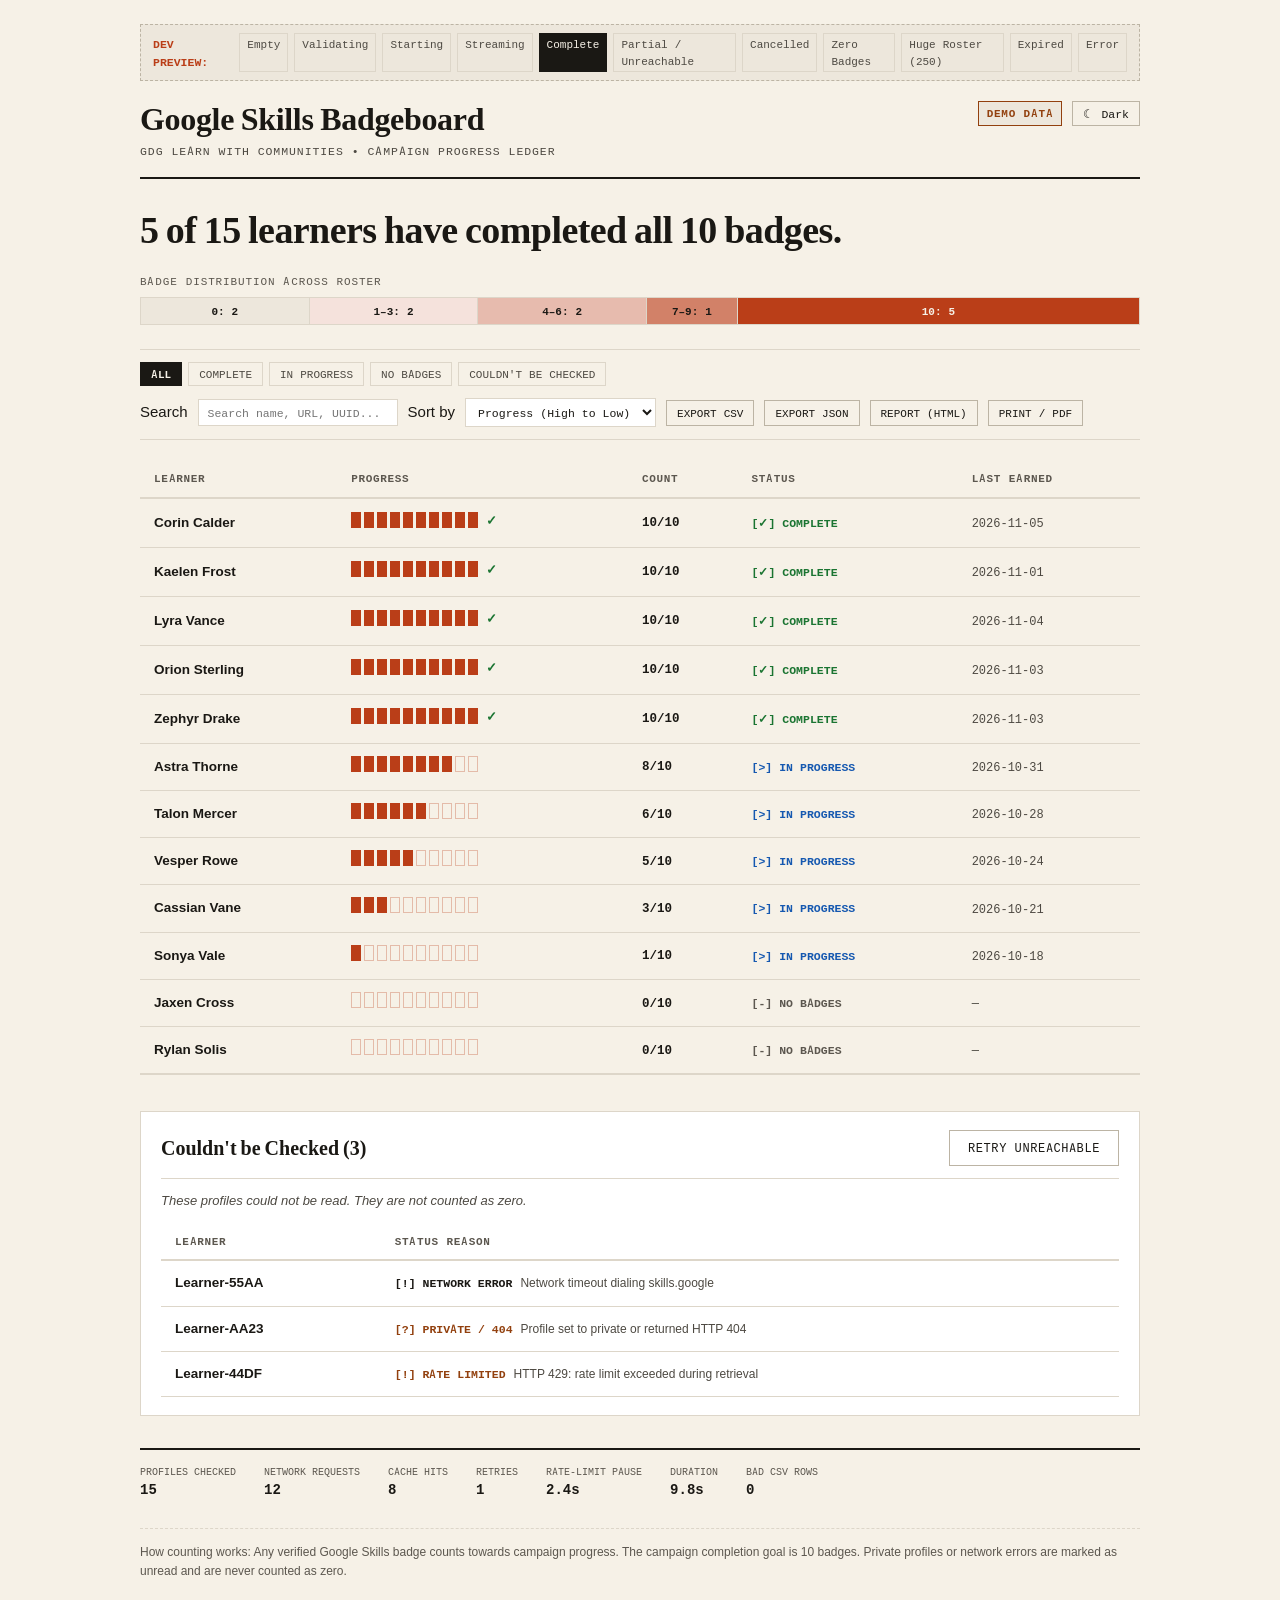
==== internal/web/assets/index.html @ c0d177ac "feat(web): phase W1 design prototype in DEMO mode with editorial ledger UI and quality review" ====
<!DOCTYPE html>
<html lang="en">
<head>
  <meta charset="utf-8">
  <meta name="viewport" content="width=device-width, initial-scale=1">
  <meta http-equiv="Content-Security-Policy" content="default-src 'self'; script-src 'self'; style-src 'self'; font-src 'self'; img-src 'self' data:; connect-src 'self'; object-src 'none'; frame-ancestors 'none'; base-uri 'self';">
  <title>Google Skills Badgeboard — Campaign Progress Ledger</title>
  <link rel="stylesheet" href="style.css">
</head>
<body>
  <a href="#mainContent" class="skip-link">Skip to main content</a>

  <div class="app-container">
    <!-- Dev State Switcher for prototype testing -->
    <aside class="dev-banner" aria-label="Developer Preview Controls">
      <span class="dev-label">Dev Preview:</span>
      <div class="dev-links">
        <a href="?state=empty" class="dev-btn" data-state="empty">Empty</a>
        <a href="?state=validating" class="dev-btn" data-state="validating">Validating</a>
        <a href="?state=starting" class="dev-btn" data-state="starting">Starting</a>
        <a href="?state=streaming" class="dev-btn" data-state="streaming">Streaming</a>
        <a href="?state=complete" class="dev-btn" data-state="complete">Complete</a>
        <a href="?state=partial" class="dev-btn" data-state="partial">Partial / Unreachable</a>
        <a href="?state=cancelled" class="dev-btn" data-state="cancelled">Cancelled</a>
        <a href="?state=zero" class="dev-btn" data-state="zero">Zero Badges</a>
        <a href="?state=huge" class="dev-btn" data-state="huge">Huge Roster (250)</a>
        <a href="?state=expired" class="dev-btn" data-state="expired">Expired</a>
        <a href="?state=error" class="dev-btn" data-state="error">Error</a>
      </div>
    </aside>

    <header class="app-header">
      <div class="header-row">
        <div class="brand">
          <h1>Google Skills Badgeboard</h1>
          <div class="subtitle">GDG Learn With Communities • Campaign Progress Ledger</div>
        </div>
        <div class="header-controls">
          <span id="modeTag" class="mode-tag mode-demo">Demo Data</span>
          <button type="button" id="themeToggleBtn" class="theme-toggle-btn" aria-label="Toggle visual theme">☾ Dark</button>
        </div>
      </div>
    </header>

    <main id="mainContent">
      <!-- Input Section (Empty / Idle State) -->
      <section id="inputSection" class="input-section" aria-label="Roster Submission Form">
        <h2 class="section-title">Evaluate Roster</h2>

        <nav class="tabs-nav" aria-label="Input Method Tabs" role="tablist">
          <button type="button" id="tabUpload" class="tab-btn active" role="tab" aria-selected="true" aria-controls="paneUpload">Upload CSV</button>
          <button type="button" id="tabPaste" class="tab-btn" role="tab" aria-selected="false" aria-controls="panePaste">Paste URLs</button>
          <button type="button" id="tabSheet" class="tab-btn" role="tab" aria-selected="false" aria-controls="paneSheet">Google Sheet Link</button>
        </nav>

        <!-- Tab 1: CSV Upload -->
        <div id="paneUpload" class="tab-pane active" role="tabpanel" aria-labelledby="tabUpload">
          <input type="file" id="fileInput" accept=".csv" style="display:none" aria-label="Upload CSV file">
          <div id="dropzone" class="dropzone" role="button" tabindex="0" aria-label="Drop CSV file here or click to choose">
            <div class="dropzone-label">Drop CSV roster file here, or click to browse</div>
            <div class="dropzone-hint">Requires column "Google Skills Profile URL". Single-column CSVs supported. Max 1 MB.</div>
            <div id="fileInfo" class="file-chosen-info"></div>
          </div>
        </div>

        <!-- Tab 2: Paste URLs -->
        <div id="panePaste" class="tab-pane" role="tabpanel" aria-labelledby="tabPaste">
          <label for="urlsTextarea" style="display:none">Profile URLs</label>
          <textarea id="urlsTextarea" class="urls-textarea" placeholder="Paste Google Skills public profile URLs here (one per line)...&#10;https://www.skills.google/public_profiles/11111111-2222-3333-4444-555555555555"></textarea>
        </div>

        <!-- Tab 3: Google Sheet Link -->
        <div id="paneSheet" class="tab-pane" role="tabpanel" aria-labelledby="tabSheet">
          <label for="sheetInput" style="display:none">Google Sheet Published CSV URL</label>
          <input type="url" id="sheetInput" class="sheet-input" placeholder="https://docs.google.com/spreadsheets/d/e/.../pub?output=csv">
          <div class="field-help">In Google Sheets: File → Share → Publish to web → Link → Select Sheet → Choose "Comma-separated values (.csv)" → Publish.</div>
        </div>

        <!-- Collapsible Run Settings -->
        <details class="settings-panel">
          <summary class="settings-toggle">Run Settings &amp; Privacy Options</summary>
          <div class="settings-grid">
            <div class="setting-item">
              <label for="settingGoal">Campaign Goal (Badges)</label>
              <input type="number" id="settingGoal" value="10" min="1" max="100">
            </div>
            <div class="setting-item">
              <label for="settingRps">Max Requests / Sec</label>
              <input type="number" id="settingRps" value="1.0" min="0.1" max="5.0" step="0.5">
            </div>
            <div class="setting-item">
              <label for="settingConcurrency">Worker Concurrency</label>
              <input type="number" id="settingConcurrency" value="2" min="1" max="8">
            </div>
            <div class="setting-item checkbox-item">
              <input type="checkbox" id="settingAnonymize">
              <label for="settingAnonymize">Hide names (Pseudonymize)</label>
            </div>
            <div class="setting-item checkbox-item">
              <input type="checkbox" id="settingIncludeBadges" checked>
              <label for="settingIncludeBadges">Include badge details</label>
            </div>
            <div class="setting-item checkbox-item">
              <input type="checkbox" id="settingBypassCache">
              <label for="settingBypassCache">Bypass disk cache</label>
            </div>
          </div>
        </details>

        <!-- Actions -->
        <div class="action-row">
          <button type="button" id="btnStart" class="btn-primary">Start Progress Check</button>
          <button type="button" id="btnDemo" class="btn-secondary">Try the Demo</button>
        </div>
      </section>

      <!-- Live Progress Strip (during streaming) -->
      <section id="progressStripContainer" aria-live="polite"></section>

      <!-- State message container (empty/error/expired/zero) -->
      <section id="stateMessageContainer" aria-live="assertive"></section>

      <!-- Results View -->
      <section id="resultsSection" style="display:none">
        <div id="summaryContainer" aria-live="polite"></div>
        <div id="distContainer"></div>

        <!-- Toolbar: Filters, Search, Sort, Exports -->
        <div id="toolbarSection" class="toolbar-section">
          <div class="filter-pills" role="radiogroup" aria-label="Status filter">
            <button type="button" class="pill-btn active" data-filter="all" role="radio" aria-checked="true">All</button>
            <button type="button" class="pill-btn" data-filter="complete" role="radio" aria-checked="false">Complete</button>
            <button type="button" class="pill-btn" data-filter="in_progress" role="radio" aria-checked="false">In progress</button>
            <button type="button" class="pill-btn" data-filter="no_badges" role="radio" aria-checked="false">No badges</button>
            <button type="button" class="pill-btn" data-filter="unreachable" role="radio" aria-checked="false">Couldn't be checked</button>
          </div>

          <div class="toolbar-controls">
            <label for="searchInput" style="display:none">Search</label>
            <input type="text" id="searchInput" class="search-input" placeholder="Search name, URL, UUID..." aria-label="Search participants">

            <label for="sortSelect" style="display:none">Sort by</label>
            <select id="sortSelect" class="sort-select" aria-label="Sort participants">
              <option value="progress-desc">Progress (High to Low)</option>
              <option value="progress-asc">Progress (Low to High)</option>
              <option value="name-asc">Name (A–Z)</option>
              <option value="date-desc">Recently Active</option>
            </select>

            <button type="button" id="btnExportCSV" class="btn-export">Export CSV</button>
            <button type="button" id="btnExportJSON" class="btn-export">Export JSON</button>
            <button type="button" id="btnExportReport" class="btn-export">Report (HTML)</button>
            <button type="button" id="btnPrint" class="btn-export">Print / PDF</button>
          </div>
        </div>

        <div id="tableContainer"></div>
        <div id="unreachableContainer"></div>
        <div id="reportStripContainer"></div>
      </section>
    </main>

    <footer>
      <p class="counting-footnote">
        How counting works: Any verified Google Skills badge counts towards campaign progress. The campaign completion goal is 10 badges. Private profiles or network errors are marked as unread and are never counted as zero.
      </p>
    </footer>
  </div>

  <script type="module" src="app.js"></script>
</body>
</html>
---- internal/web/assets/style.css ----
/* ==========================================================================
   Google Skills Badgeboard — "Editorial Ledger" Design System
   ========================================================================== */

@font-face {
  font-family: 'Fraunces';
  font-style: normal;
  font-weight: 400 700;
  font-display: swap;
  src: url('fonts/fraunces-latin.woff2') format('woff2');
}

@font-face {
  font-family: 'JetBrains Mono';
  font-style: normal;
  font-weight: 400 600;
  font-display: swap;
  src: url('fonts/jetbrains-mono-400.woff2') format('woff2');
}

:root {
  /* Paper-toned light palette */
  --bg: #F6F1E7;
  --bg-card: #FFFFFF;
  --bg-subtle: #EDE7DC;
  --bg-input: #FFFFFF;
  --ink: #1A1814;
  --ink-secondary: #4D4942;
  --ink-muted: #5C574F;
  --border: #DDD6C9;
  --border-strong: #BCB4A4;

  /* Accent: Deep Vermilion (high contrast WCAG AA) */
  --accent: #BA3E18;
  --accent-hover: #A13312;
  --accent-light: rgba(186, 62, 24, 0.08);

  /* Status marker colors */
  --status-complete: #1A7431;
  --status-progress: #1558B0;
  --status-warning: #92400E;
  --status-error: #B91C1C;

  /* Fonts */
  --font-serif: 'Fraunces', Georgia, serif;
  --font-mono: 'JetBrains Mono', Consolas, Menlo, monospace;
  --font-sans: -apple-system, BlinkMacSystemFont, 'Segoe UI', Roboto, Helvetica, Arial, sans-serif;
}

[data-theme="dark"] {
  /* Warm near-black dark palette */
  --bg: #14120F;
  --bg-card: #1C1915;
  --bg-subtle: #24201B;
  --bg-input: #1C1915;
  --ink: #EDE6D8;
  --ink-secondary: #BAAF9F;
  --ink-muted: #A89E90;
  --border: #2E2923;
  --border-strong: #453F36;

  /* Accent in dark mode */
  --accent: #F26C3A;
  --accent-hover: #FA7F52;
  --accent-light: rgba(242, 108, 58, 0.12);

  /* Status markers in dark mode */
  --status-complete: #47B865;
  --status-progress: #6BA5FF;
  --status-warning: #F59E0B;
  --status-error: #F87171;
}

/* Base reset & layout */
*, *::before, *::after {
  box-sizing: border-box;
  margin: 0;
  padding: 0;
}

html {
  font-size: 15px;
  background-color: var(--bg);
  color: var(--ink);
  -webkit-font-smoothing: antialiased;
  -moz-osx-font-smoothing: grayscale;
}

body {
  font-family: var(--font-sans);
  line-height: 1.5;
  background-color: var(--bg);
  color: var(--ink);
  min-height: 100vh;
}

/* Accessibility: Skip link */
.skip-link {
  position: absolute;
  top: -40px;
  left: 16px;
  background: var(--accent);
  color: #FFFFFF;
  padding: 8px 16px;
  z-index: 100;
  font-family: var(--font-mono);
  font-size: 13px;
  text-decoration: none;
  border-radius: 0 0 4px 4px;
}
.skip-link:focus {
  top: 0;
}

/* Accessibility: Focus visible */
:focus-visible {
  outline: 2px solid var(--accent);
  outline-offset: 2px;
}

/* Container */
.app-container {
  max-width: 1040px;
  margin: 0 auto;
  padding: 24px 20px 60px;
}

/* Header */
.app-header {
  border-bottom: 2px solid var(--ink);
  padding-bottom: 18px;
  margin-bottom: 24px;
}
.header-row {
  display: flex;
  justify-content: space-between;
  align-items: flex-start;
  gap: 16px;
}
.brand h1 {
  font-family: var(--font-serif);
  font-size: 32px;
  font-weight: 700;
  line-height: 1.15;
  letter-spacing: -0.01em;
  color: var(--ink);
}
.brand .subtitle {
  font-family: var(--font-mono);
  font-size: 11.5px;
  text-transform: uppercase;
  letter-spacing: 0.08em;
  color: var(--ink-secondary);
  margin-top: 4px;
}
.header-controls {
  display: flex;
  align-items: center;
  gap: 10px;
  flex-shrink: 0;
}
.mode-tag {
  font-family: var(--font-mono);
  font-size: 11px;
  font-weight: 600;
  text-transform: uppercase;
  letter-spacing: 0.06em;
  padding: 3px 8px;
  border: 1px solid var(--border-strong);
  background: var(--bg-subtle);
  color: var(--ink-secondary);
}
.mode-tag.mode-demo {
  border-color: var(--status-warning);
  color: var(--status-warning);
}
.mode-tag.mode-live {
  border-color: var(--status-complete);
  color: var(--status-complete);
}

.theme-toggle-btn {
  background: transparent;
  border: 1px solid var(--border-strong);
  color: var(--ink);
  font-family: var(--font-mono);
  font-size: 11.5px;
  padding: 4px 10px;
  cursor: pointer;
  display: inline-flex;
  align-items: center;
  gap: 6px;
}
.theme-toggle-btn:hover {
  background: var(--bg-subtle);
}

/* Dev State Switcher (Prototype testing) */
.dev-banner {
  background: var(--bg-subtle);
  border: 1px dashed var(--border-strong);
  padding: 8px 12px;
  margin-bottom: 20px;
  display: flex;
  align-items: center;
  gap: 10px;
  font-family: var(--font-mono);
  font-size: 11.5px;
  overflow-x: auto;
}
.dev-label {
  font-weight: 600;
  color: var(--accent);
  text-transform: uppercase;
}
.dev-links {
  display: flex;
  gap: 6px;
}
.dev-btn {
  background: transparent;
  border: 1px solid var(--border);
  color: var(--ink-secondary);
  padding: 2px 7px;
  cursor: pointer;
  font-family: var(--font-mono);
  font-size: 11px;
  text-decoration: none;
}
.dev-btn:hover, .dev-btn.active {
  background: var(--ink);
  color: var(--bg);
  border-color: var(--ink);
}

/* Input Section */
.input-section {
  border: 1px solid var(--border);
  background: var(--bg-card);
  padding: 20px;
  margin-bottom: 28px;
}
.section-title {
  font-family: var(--font-mono);
  font-size: 12px;
  text-transform: uppercase;
  letter-spacing: 0.08em;
  color: var(--ink-muted);
  margin-bottom: 14px;
}
.tabs-nav {
  display: flex;
  border-bottom: 1px solid var(--border);
  margin-bottom: 16px;
  gap: 4px;
}
.tab-btn {
  background: transparent;
  border: none;
  border-bottom: 2px solid transparent;
  color: var(--ink-secondary);
  font-family: var(--font-mono);
  font-size: 12px;
  text-transform: uppercase;
  letter-spacing: 0.05em;
  padding: 8px 14px;
  cursor: pointer;
}
.tab-btn:hover {
  color: var(--ink);
}
.tab-btn.active {
  color: var(--accent);
  border-bottom-color: var(--accent);
  font-weight: 600;
}
.tab-pane {
  display: none;
  padding: 4px 0 16px;
}
.tab-pane.active {
  display: block;
}

/* Upload Dropzone */
.dropzone {
  border: 2px dashed var(--border-strong);
  padding: 28px 20px;
  text-align: center;
  cursor: pointer;
  background: var(--bg-subtle);
  transition: border-color 0.15s ease;
}
.dropzone.drag-over {
  border-color: var(--accent);
  background: var(--accent-light);
}
.dropzone-label {
  font-size: 13.5px;
  color: var(--ink);
  font-weight: 500;
}
.dropzone-hint {
  font-family: var(--font-mono);
  font-size: 11px;
  color: var(--ink-muted);
  margin-top: 4px;
}
.file-chosen-info {
  margin-top: 10px;
  font-family: var(--font-mono);
  font-size: 12px;
  color: var(--accent);
  font-weight: 600;
}

/* Textarea input */
.urls-textarea {
  width: 100%;
  height: 120px;
  background: var(--bg-input);
  color: var(--ink);
  border: 1px solid var(--border);
  padding: 10px 12px;
  font-family: var(--font-mono);
  font-size: 12px;
  line-height: 1.5;
  resize: vertical;
}

/* Sheet link input */
.sheet-input {
  width: 100%;
  background: var(--bg-input);
  color: var(--ink);
  border: 1px solid var(--border);
  padding: 10px 12px;
  font-family: var(--font-mono);
  font-size: 12.5px;
}
.field-help {
  font-family: var(--font-mono);
  font-size: 11px;
  color: var(--ink-muted);
  margin-top: 6px;
}

/* Settings collapsible ledger panel */
.settings-panel {
  border-top: 1px solid var(--border);
  margin-top: 14px;
  padding-top: 12px;
}
.settings-toggle {
  font-family: var(--font-mono);
  font-size: 11.5px;
  text-transform: uppercase;
  letter-spacing: 0.05em;
  color: var(--ink-secondary);
  cursor: pointer;
  user-select: none;
}
.settings-grid {
  display: grid;
  grid-template-columns: repeat(auto-fit, minmax(180px, 1fr));
  gap: 14px 18px;
  margin-top: 14px;
  padding: 12px;
  background: var(--bg-subtle);
  border: 1px solid var(--border);
}
.setting-item label {
  display: block;
  font-family: var(--font-mono);
  font-size: 11px;
  text-transform: uppercase;
  color: var(--ink-muted);
  margin-bottom: 4px;
}
.setting-item input[type="number"] {
  width: 100%;
  background: var(--bg-input);
  color: var(--ink);
  border: 1px solid var(--border);
  padding: 6px 8px;
  font-family: var(--font-mono);
  font-size: 12px;
}
.checkbox-item {
  display: flex;
  align-items: center;
  gap: 8px;
}
.checkbox-item input[type="checkbox"] {
  accent-color: var(--accent);
  width: 15px;
  height: 15px;
}
.checkbox-item label {
  margin-bottom: 0;
  cursor: pointer;
  text-transform: none;
  font-size: 12px;
  color: var(--ink);
}

/* Action buttons */
.action-row {
  display: flex;
  align-items: center;
  gap: 12px;
  margin-top: 18px;
}
.btn-primary {
  background: var(--accent);
  color: #FFFFFF;
  border: 1px solid var(--accent);
  padding: 9px 20px;
  font-family: var(--font-mono);
  font-size: 12px;
  font-weight: 600;
  text-transform: uppercase;
  letter-spacing: 0.06em;
  cursor: pointer;
}
.btn-primary:hover {
  background: var(--accent-hover);
}
.btn-secondary {
  background: transparent;
  color: var(--ink);
  border: 1px solid var(--border-strong);
  padding: 9px 18px;
  font-family: var(--font-mono);
  font-size: 12px;
  text-transform: uppercase;
  letter-spacing: 0.05em;
  cursor: pointer;
}
.btn-secondary:hover {
  background: var(--bg-subtle);
}
.btn-danger {
  background: transparent;
  color: var(--status-error);
  border: 1px solid var(--status-error);
  padding: 7px 14px;
  font-family: var(--font-mono);
  font-size: 11.5px;
  text-transform: uppercase;
  cursor: pointer;
}
.btn-danger:hover {
  background: var(--status-error);
  color: #FFFFFF;
}

/* Live Progress Strip */
.progress-strip {
  background: var(--bg-card);
  border: 1px solid var(--border);
  padding: 14px 18px;
  margin-bottom: 24px;
}
.strip-header {
  display: flex;
  justify-content: space-between;
  align-items: center;
  margin-bottom: 8px;
}
.strip-status {
  font-family: var(--font-mono);
  font-size: 12px;
  font-weight: 600;
  text-transform: uppercase;
  letter-spacing: 0.05em;
  color: var(--accent);
}
.strip-metrics {
  display: flex;
  gap: 16px;
  font-family: var(--font-mono);
  font-size: 11.5px;
  color: var(--ink-secondary);
}
.overall-progress-bar {
  height: 6px;
  background: var(--border);
  position: relative;
  overflow: hidden;
  margin: 10px 0;
}
.overall-progress-fill {
  height: 100%;
  background: var(--accent);
  width: 0%;
  transition: width 0.2s ease;
}

/* Summary Sentence */
.summary-sentence-box {
  margin: 28px 0 20px;
}
.summary-sentence {
  font-family: var(--font-serif);
  font-size: 38px;
  font-weight: 700;
  line-height: 1.2;
  letter-spacing: -0.015em;
  color: var(--ink);
}

/* Distribution Bar */
.distribution-section {
  margin-bottom: 24px;
}
.dist-title {
  font-family: var(--font-mono);
  font-size: 11px;
  text-transform: uppercase;
  letter-spacing: 0.08em;
  color: var(--ink-muted);
  margin-bottom: 8px;
}
.dist-bar-track {
  display: flex;
  height: 28px;
  border: 1px solid var(--border);
  background: var(--bg-card);
}
.dist-bucket {
  display: flex;
  align-items: center;
  justify-content: center;
  font-family: var(--font-mono);
  font-size: 11px;
  font-weight: 600;
  border-right: 1px solid var(--border);
  padding: 0 6px;
  white-space: nowrap;
  overflow: hidden;
  text-overflow: ellipsis;
}
.dist-bucket:last-child {
  border-right: none;
}
.dist-bucket-0 { background: var(--bg-subtle); color: var(--ink); }
.dist-bucket-1-3 { background: rgba(186, 62, 24, 0.15); color: var(--ink); }
.dist-bucket-4-6 { background: rgba(186, 62, 24, 0.35); color: var(--ink); }
.dist-bucket-7-9 { background: rgba(186, 62, 24, 0.65); color: var(--ink); font-weight: 700; }
.dist-bucket-10 { background: var(--accent); color: var(--bg); font-weight: 700; }

.dist-legend {
  display: flex;
  gap: 16px;
  margin-top: 6px;
  font-family: var(--font-mono);
  font-size: 11px;
  color: var(--ink-secondary);
}
.legend-item {
  display: flex;
  align-items: center;
  gap: 5px;
}
.legend-swatch {
  width: 10px;
  height: 10px;
  border: 1px solid var(--border);
}

/* Toolbar & Filters */
.toolbar-section {
  display: flex;
  flex-wrap: wrap;
  justify-content: space-between;
  align-items: center;
  gap: 12px;
  border-top: 1px solid var(--border);
  border-bottom: 1px solid var(--border);
  padding: 12px 0;
  margin-bottom: 20px;
}
.filter-pills {
  display: flex;
  gap: 6px;
  flex-wrap: wrap;
}
.pill-btn {
  background: transparent;
  border: 1px solid var(--border);
  color: var(--ink-secondary);
  font-family: var(--font-mono);
  font-size: 11px;
  text-transform: uppercase;
  padding: 4px 10px;
  cursor: pointer;
}
.pill-btn:hover {
  background: var(--bg-subtle);
  color: var(--ink);
}
.pill-btn.active {
  background: var(--ink);
  color: var(--bg);
  border-color: var(--ink);
  font-weight: 600;
}
.toolbar-controls {
  display: flex;
  align-items: center;
  gap: 10px;
}
.search-input {
  background: var(--bg-input);
  color: var(--ink);
  border: 1px solid var(--border);
  padding: 5px 9px;
  font-family: var(--font-mono);
  font-size: 11.5px;
  width: 200px;
}
.sort-select {
  background: var(--bg-input);
  color: var(--ink);
  border: 1px solid var(--border);
  padding: 5px 8px;
  font-family: var(--font-mono);
  font-size: 11.5px;
}
.btn-export {
  background: transparent;
  border: 1px solid var(--border-strong);
  color: var(--ink);
  font-family: var(--font-mono);
  font-size: 11px;
  text-transform: uppercase;
  padding: 5px 10px;
  cursor: pointer;
}
.btn-export:hover {
  background: var(--bg-subtle);
}

/* Roster Table */
.roster-table-container {
  overflow-x: auto;
  border-bottom: 1px solid var(--border);
}
.roster-table {
  width: 100%;
  border-collapse: collapse;
  font-size: 13.5px;
  text-align: left;
}
.roster-table th {
  font-family: var(--font-mono);
  font-size: 11px;
  font-weight: 600;
  text-transform: uppercase;
  letter-spacing: 0.06em;
  color: var(--ink-muted);
  border-bottom: 2px solid var(--border);
  padding: 10px 14px;
}
.roster-table td {
  border-bottom: 1px solid var(--border);
  padding: 12px 14px;
  vertical-align: middle;
}
.roster-row {
  cursor: pointer;
  transition: background-color 0.1s ease;
}
.roster-row:hover {
  background-color: var(--bg-subtle);
}
.learner-name {
  font-weight: 600;
  color: var(--ink);
}

/* 10-Segment Progress Bar (Signature Element) */
.seg-bar-container {
  display: inline-flex;
  align-items: center;
  gap: 8px;
}
.seg-bar-10 {
  display: inline-flex;
  gap: 3px;
  vertical-align: middle;
}
.seg-block {
  display: inline-block;
  width: 10px;
  height: 16px;
  border: 1px solid var(--accent);
  background: transparent;
}
.seg-block.filled {
  background: var(--accent);
}
.seg-block.empty {
  opacity: 0.3;
}
.seg-check {
  color: var(--status-complete);
  font-weight: 700;
  font-size: 13px;
}

/* Status markers: symbol + word */
.status-pill {
  display: inline-flex;
  align-items: center;
  gap: 4px;
  font-family: var(--font-mono);
  font-size: 11.5px;
  font-weight: 600;
  text-transform: uppercase;
}
.status-pill.status-complete { color: var(--status-complete); }
.status-pill.status-in_progress { color: var(--status-progress); }
.status-pill.status-no_badges { color: var(--ink-muted); }
.status-pill.status-private_or_not_found { color: var(--status-warning); }
.status-pill.status-unreachable { color: var(--status-error); }
.status-pill.status-rate_limited { color: var(--status-warning); }

.date-cell {
  font-family: var(--font-mono);
  font-size: 12px;
  color: var(--ink-secondary);
}
.count-cell {
  font-family: var(--font-mono);
  font-size: 12.5px;
  font-weight: 600;
  color: var(--ink);
}

/* Expandable detail row */
.detail-row {
  background: var(--bg-subtle);
  display: none;
}
.detail-row.open {
  display: table-row;
}
.detail-content {
  padding: 14px 20px;
}
.badge-list {
  list-style: none;
  display: grid;
  grid-template-columns: repeat(auto-fill, minmax(280px, 1fr));
  gap: 8px;
}
.badge-item {
  font-size: 12.5px;
  border-left: 2px solid var(--accent);
  padding-left: 8px;
}
.badge-item .badge-title {
  color: var(--ink);
  font-weight: 500;
}
.badge-item .badge-date {
  font-family: var(--font-mono);
  font-size: 11px;
  color: var(--ink-muted);
}

/* Couldn't be checked section */
.unreachable-section {
  margin-top: 36px;
  border: 1px solid var(--border);
  background: var(--bg-card);
  padding: 18px 20px;
}
.unreachable-header {
  display: flex;
  justify-content: space-between;
  align-items: center;
  border-bottom: 1px solid var(--border);
  padding-bottom: 12px;
  margin-bottom: 12px;
}
.unreachable-title {
  font-family: var(--font-serif);
  font-size: 20px;
  font-weight: 700;
  color: var(--ink);
}
.unreachable-notice {
  font-size: 13px;
  font-style: italic;
  color: var(--ink-secondary);
  margin-bottom: 12px;
}

/* Run report strip */
.report-strip {
  margin-top: 32px;
  border-top: 2px solid var(--ink);
  padding-top: 14px;
  display: flex;
  flex-wrap: wrap;
  gap: 18px 28px;
  font-family: var(--font-mono);
  font-size: 11.5px;
  color: var(--ink-secondary);
}
.report-metric {
  display: flex;
  flex-direction: column;
}
.report-metric-lbl {
  font-size: 10px;
  text-transform: uppercase;
  color: var(--ink-muted);
}
.report-metric-val {
  font-size: 14px;
  font-weight: 600;
  color: var(--ink);
}

/* Footnote */
.counting-footnote {
  margin-top: 28px;
  padding-top: 14px;
  border-top: 1px dashed var(--border);
  font-size: 12px;
  line-height: 1.6;
  color: var(--ink-muted);
}

/* Empty / Error state cards */
.state-message-box {
  border: 1px solid var(--border);
  background: var(--bg-card);
  padding: 36px 24px;
  text-align: center;
  margin: 24px 0;
}
.state-message-title {
  font-family: var(--font-serif);
  font-size: 24px;
  font-weight: 700;
  color: var(--ink);
  margin-bottom: 8px;
}
.state-message-text {
  font-size: 13.5px;
  color: var(--ink-secondary);
  max-width: 500px;
  margin: 0 auto;
}

/* ==========================================================================
   Responsive & Mobile styles (<=640px)
   ========================================================================== */
@media (max-width: 640px) {
  .app-container {
    padding: 16px 12px 40px;
  }
  .summary-sentence {
    font-size: 26px;
  }
  .header-row {
    flex-direction: column;
    align-items: flex-start;
  }
  .toolbar-section {
    flex-direction: column;
    align-items: stretch;
  }
  .toolbar-controls {
    flex-direction: column;
    align-items: stretch;
  }
  .search-input {
    width: 100%;
  }

  /* Table collapses to stacked ledger cards */
  .roster-table thead {
    display: none;
  }
  .roster-table, .roster-table tbody, .roster-row, .roster-table td {
    display: block;
    width: 100%;
  }
  .roster-row {
    border: 1px solid var(--border);
    margin-bottom: 10px;
    background: var(--bg-card);
    padding: 10px 12px;
  }
  .roster-table td {
    border-bottom: none;
    padding: 4px 0;
    display: flex;
    justify-content: space-between;
    align-items: center;
  }
  .roster-table td::before {
    content: attr(data-label);
    font-family: var(--font-mono);
    font-size: 11px;
    text-transform: uppercase;
    color: var(--ink-muted);
    font-weight: 600;
  }
  .roster-table td.col-learner::before {
    display: none;
  }
  .learner-name {
    font-size: 15px;
    margin-bottom: 4px;
  }
}

/* ==========================================================================
   Print Stylesheet
   ========================================================================== */
@media print {
  body {
    background: #FFFFFF !important;
    color: #000000 !important;
  }
  .dev-banner, .input-section, .toolbar-section, .btn-primary, .btn-secondary, .btn-danger, .btn-export, .theme-toggle-btn {
    display: none !important;
  }
  .app-container {
    max-width: 100% !important;
    padding: 0 !important;
  }
  .seg-block.filled {
    background: #000000 !important;
    border-color: #000000 !important;
  }
  .seg-block.empty {
    border-color: #666666 !important;
  }
  .summary-sentence {
    color: #000000 !important;
  }
}
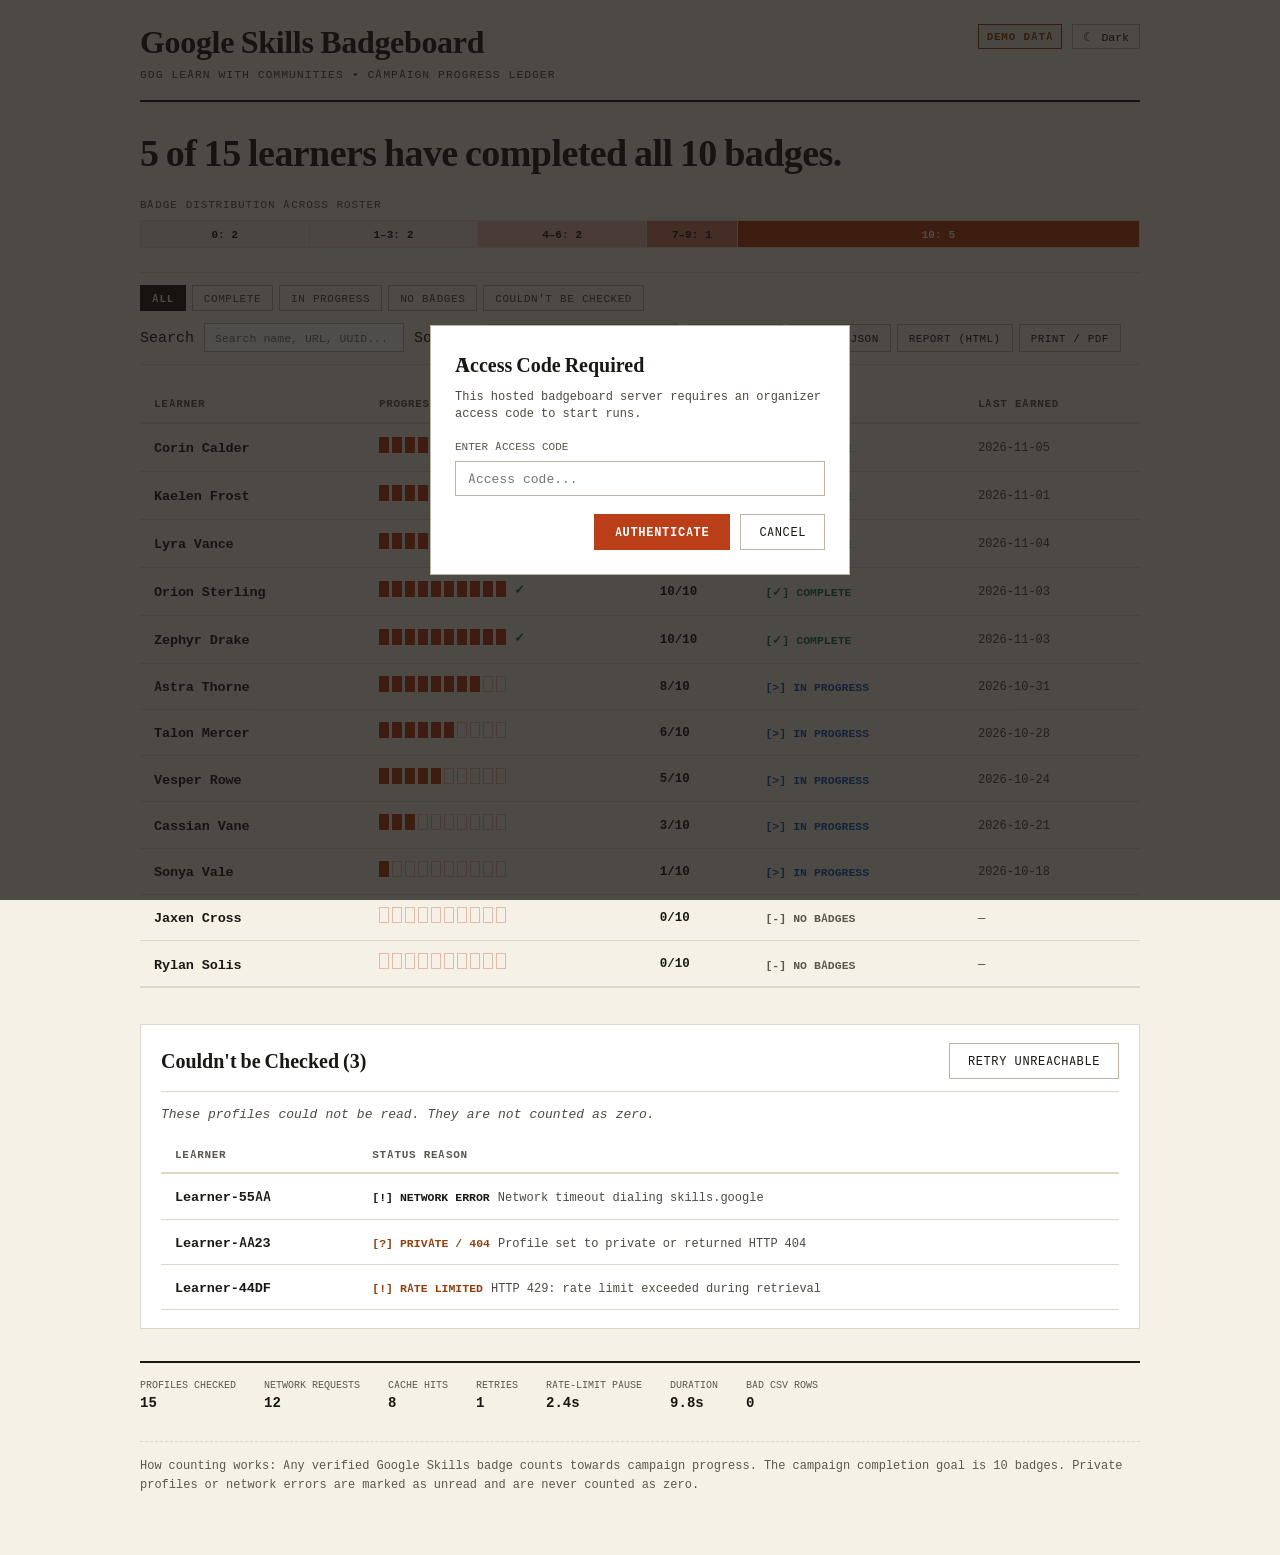
==== commit e47e6f39: "feat(web): complete fix pass for mobile overflow, hosted hardening, dev banner isolation, and single" ====
--- a/internal/web/assets/index.html
+++ b/internal/web/assets/index.html
@@ -55,11 +55,11 @@
 
         <!-- Tab 1: CSV Upload -->
         <div id="paneUpload" class="tab-pane active" role="tabpanel" aria-labelledby="tabUpload">
-          <input type="file" id="fileInput" accept=".csv" style="display:none" aria-label="Upload CSV file">
-          <div id="dropzone" class="dropzone" role="button" tabindex="0" aria-label="Drop CSV file here or click to choose">
-            <div class="dropzone-label">Drop CSV roster file here, or click to browse</div>
+          <input type="file" id="fileInput" accept=".csv" class="sr-only" aria-label="Upload CSV file">
+          <div id="dropzone" class="dropzone" role="button" tabindex="0" aria-label="Drop CSV roster file here or press Enter to browse">
+            <div class="dropzone-label">Drop CSV roster file here, or click / press Enter to browse</div>
             <div class="dropzone-hint">Requires column "Google Skills Profile URL". Single-column CSVs supported. Max 1 MB.</div>
-            <div id="fileInfo" class="file-chosen-info"></div>
+            <div id="fileInfo" class="file-chosen-info" style="display: none;" aria-live="polite"></div>
           </div>
         </div>
 
@@ -147,10 +147,12 @@
               <option value="date-desc">Recently Active</option>
             </select>
 
-            <button type="button" id="btnExportCSV" class="btn-export">Export CSV</button>
-            <button type="button" id="btnExportJSON" class="btn-export">Export JSON</button>
-            <button type="button" id="btnExportReport" class="btn-export">Report (HTML)</button>
-            <button type="button" id="btnPrint" class="btn-export">Print / PDF</button>
+            <div class="export-btn-group">
+              <button type="button" id="btnExportCSV" class="btn-export">Export CSV</button>
+              <button type="button" id="btnExportJSON" class="btn-export">Export JSON</button>
+              <button type="button" id="btnExportReport" class="btn-export">Report (HTML)</button>
+              <button type="button" id="btnPrint" class="btn-export">Print / PDF</button>
+            </div>
           </div>
         </div>
 
@@ -158,6 +160,23 @@
         <div id="unreachableContainer"></div>
         <div id="reportStripContainer"></div>
       </section>
+
+      <!-- Access Code Modal Dialog (for Hosted Mode) -->
+      <div id="accessCodeModal" class="modal-backdrop" style="display:none" role="dialog" aria-modal="true" aria-labelledby="accessCodeTitle">
+        <div class="modal-box">
+          <h3 id="accessCodeTitle" class="modal-title">Access Code Required</h3>
+          <p class="modal-text">This hosted badgeboard server requires an organizer access code to start runs.</p>
+          <div class="modal-field">
+            <label for="accessCodeInput" class="modal-label">Enter Access Code</label>
+            <input type="password" id="accessCodeInput" class="access-code-input" autocomplete="off" placeholder="Access code...">
+            <div id="accessCodeError" class="modal-error" style="display:none"></div>
+          </div>
+          <div class="modal-actions">
+            <button type="button" id="btnSubmitAccessCode" class="btn-primary">Authenticate</button>
+            <button type="button" id="btnCancelAccessCode" class="btn-secondary">Cancel</button>
+          </div>
+        </div>
+      </div>
     </main>
 
     <footer>
@@ -170,3 +189,4 @@
   <script type="module" src="app.js"></script>
 </body>
 </html>
+
--- a/internal/web/assets/style.css
+++ b/internal/web/assets/style.css
@@ -84,14 +84,33 @@
   color: var(--ink);
   -webkit-font-smoothing: antialiased;
   -moz-osx-font-smoothing: grayscale;
+  width: 100%;
+  max-width: 100%;
+  overflow-x: hidden;
 }
 
 body {
-  font-family: var(--font-sans);
+  font-family: var(--font-mono);
   line-height: 1.5;
   background-color: var(--bg);
   color: var(--ink);
   min-height: 100vh;
+  width: 100%;
+  max-width: 100%;
+  overflow-x: hidden;
+}
+
+/* Accessibility: Visually hidden utility */
+.sr-only {
+  position: absolute !important;
+  width: 1px !important;
+  height: 1px !important;
+  padding: 0 !important;
+  margin: -1px !important;
+  overflow: hidden !important;
+  clip: rect(0, 0, 0, 0) !important;
+  white-space: nowrap !important;
+  border: 0 !important;
 }
 
 /* Accessibility: Skip link */
@@ -195,18 +214,23 @@
   background: var(--bg-subtle);
 }
 
-/* Dev State Switcher (Prototype testing) */
+/* Dev State Switcher (Prototype testing) - Hidden unless ?dev=1 */
 .dev-banner {
+  display: none !important;
   background: var(--bg-subtle);
   border: 1px dashed var(--border-strong);
   padding: 8px 12px;
   margin-bottom: 20px;
-  display: flex;
   align-items: center;
   gap: 10px;
   font-family: var(--font-mono);
   font-size: 11.5px;
   overflow-x: auto;
+  max-width: 100%;
+  box-sizing: border-box;
+}
+.dev-banner.dev-active {
+  display: flex !important;
 }
 .dev-label {
   font-weight: 600;
@@ -284,34 +308,52 @@
 
 /* Upload Dropzone */
 .dropzone {
-  border: 2px dashed var(--border-strong);
-  padding: 28px 20px;
+  border: 1px dashed var(--border-strong);
+  padding: 30px 18px;
   text-align: center;
   cursor: pointer;
   background: var(--bg-subtle);
-  transition: border-color 0.15s ease;
+  transition: border-color 0.15s ease, background-color 0.15s ease;
+  outline: none;
+  border-radius: 0;
+}
+.dropzone:hover {
+  background: var(--bg-card);
+  border-color: var(--ink);
+}
+.dropzone:focus-visible {
+  outline: 2px solid var(--accent);
+  outline-offset: 2px;
+  border-color: var(--accent);
 }
 .dropzone.drag-over {
   border-color: var(--accent);
   background: var(--accent-light);
 }
 .dropzone-label {
-  font-size: 13.5px;
-  color: var(--ink);
-  font-weight: 500;
+  font-family: var(--font-mono);
+  font-size: 13px;
+  color: var(--ink);
+  font-weight: 600;
+  letter-spacing: -0.01em;
 }
 .dropzone-hint {
   font-family: var(--font-mono);
   font-size: 11px;
   color: var(--ink-muted);
-  margin-top: 4px;
+  margin-top: 5px;
 }
 .file-chosen-info {
-  margin-top: 10px;
-  font-family: var(--font-mono);
-  font-size: 12px;
+  margin-top: 12px;
+  padding: 6px 12px;
+  background: var(--accent-light);
+  border: 1px solid var(--accent);
+  font-family: var(--font-mono);
+  font-size: 11.5px;
   color: var(--accent);
   font-weight: 600;
+  display: inline-block;
+  word-break: break-all;
 }
 
 /* Textarea input */
@@ -588,13 +630,17 @@
 }
 .pill-btn {
   background: transparent;
-  border: 1px solid var(--border);
+  border: 1px solid var(--border-strong);
   color: var(--ink-secondary);
   font-family: var(--font-mono);
   font-size: 11px;
   text-transform: uppercase;
-  padding: 4px 10px;
+  letter-spacing: 0.05em;
+  padding: 5px 11px;
   cursor: pointer;
+  border-radius: 0;
+  transition: background-color 0.15s ease, color 0.15s ease;
+  outline: none;
 }
 .pill-btn:hover {
   background: var(--bg-subtle);
@@ -606,28 +652,62 @@
   border-color: var(--ink);
   font-weight: 600;
 }
+.pill-btn:focus-visible {
+  outline: 2px solid var(--accent);
+  outline-offset: 2px;
+}
+
 .toolbar-controls {
   display: flex;
   align-items: center;
   gap: 10px;
+}
+.export-btn-group {
+  display: flex;
+  align-items: center;
+  gap: 6px;
 }
 .search-input {
   background: var(--bg-input);
   color: var(--ink);
-  border: 1px solid var(--border);
-  padding: 5px 9px;
+  border: 1px solid var(--border-strong);
+  padding: 6px 10px;
   font-family: var(--font-mono);
   font-size: 11.5px;
   width: 200px;
-}
+  border-radius: 0;
+  -webkit-appearance: none;
+  appearance: none;
+  outline: none;
+}
+.search-input:focus-visible {
+  border-color: var(--accent);
+  outline: 2px solid var(--accent);
+  outline-offset: 1px;
+}
+
 .sort-select {
   background: var(--bg-input);
   color: var(--ink);
-  border: 1px solid var(--border);
-  padding: 5px 8px;
+  border: 1px solid var(--border-strong);
+  padding: 6px 26px 6px 10px;
   font-family: var(--font-mono);
   font-size: 11.5px;
-}
+  border-radius: 0;
+  -webkit-appearance: none;
+  appearance: none;
+  cursor: pointer;
+  outline: none;
+  background-image: url("data:image/svg+xml,%3Csvg xmlns='http://www.w3.org/2000/svg' width='8' height='5' viewBox='0 0 8 5'%3E%3Cpath fill='%23666' d='M0 0l4 5 4-5z'/%3E%3C/svg%3E");
+  background-repeat: no-repeat;
+  background-position: right 8px center;
+}
+.sort-select:focus-visible {
+  border-color: var(--accent);
+  outline: 2px solid var(--accent);
+  outline-offset: 1px;
+}
+
 .btn-export {
   background: transparent;
   border: 1px solid var(--border-strong);
@@ -635,11 +715,18 @@
   font-family: var(--font-mono);
   font-size: 11px;
   text-transform: uppercase;
-  padding: 5px 10px;
+  letter-spacing: 0.04em;
+  padding: 6px 11px;
   cursor: pointer;
+  border-radius: 0;
+  outline: none;
 }
 .btn-export:hover {
   background: var(--bg-subtle);
+}
+.btn-export:focus-visible {
+  outline: 2px solid var(--accent);
+  outline-offset: 2px;
 }
 
 /* Roster Table */
@@ -676,8 +763,11 @@
   background-color: var(--bg-subtle);
 }
 .learner-name {
-  font-weight: 600;
-  color: var(--ink);
+  font-family: var(--font-mono);
+  font-size: 13.5px;
+  font-weight: 600;
+  color: var(--ink);
+  letter-spacing: -0.01em;
 }
 
 /* 10-Segment Progress Bar (Signature Element) */
@@ -852,63 +942,266 @@
   margin-bottom: 8px;
 }
 .state-message-text {
-  font-size: 13.5px;
+  font-family: var(--font-mono);
+  font-size: 13px;
   color: var(--ink-secondary);
   max-width: 500px;
   margin: 0 auto;
+  line-height: 1.5;
+}
+
+/* Modal Dialog for Access Code (Hosted Hardening) */
+.modal-backdrop {
+  position: fixed;
+  top: 0;
+  left: 0;
+  width: 100vw;
+  height: 100vh;
+  background: rgba(20, 18, 15, 0.75);
+  display: flex;
+  align-items: center;
+  justify-content: center;
+  z-index: 1000;
+  padding: 16px;
+  box-sizing: border-box;
+}
+.modal-box {
+  background: var(--bg-card);
+  border: 1px solid var(--border-strong);
+  padding: 24px;
+  max-width: 420px;
+  width: 100%;
+  box-sizing: border-box;
+}
+.modal-title {
+  font-family: var(--font-serif);
+  font-size: 20px;
+  font-weight: 700;
+  color: var(--ink);
+  margin-bottom: 8px;
+}
+.modal-text {
+  font-family: var(--font-mono);
+  font-size: 12px;
+  color: var(--ink-secondary);
+  margin-bottom: 16px;
+  line-height: 1.4;
+}
+.modal-field {
+  margin-bottom: 18px;
+}
+.modal-label {
+  display: block;
+  font-family: var(--font-mono);
+  font-size: 11px;
+  text-transform: uppercase;
+  color: var(--ink-muted);
+  margin-bottom: 6px;
+}
+.access-code-input {
+  width: 100%;
+  background: var(--bg-input);
+  color: var(--ink);
+  border: 1px solid var(--border-strong);
+  padding: 8px 12px;
+  font-family: var(--font-mono);
+  font-size: 13px;
+  box-sizing: border-box;
+  outline: none;
+}
+.access-code-input:focus-visible {
+  border-color: var(--accent);
+  outline: 2px solid var(--accent);
+}
+.modal-error {
+  margin-top: 6px;
+  font-family: var(--font-mono);
+  font-size: 11px;
+  color: var(--status-error);
+  font-weight: 600;
+}
+.modal-actions {
+  display: flex;
+  justify-content: flex-end;
+  gap: 10px;
 }
 
 /* ==========================================================================
-   Responsive & Mobile styles (<=640px)
+   Responsive & Mobile styles (<=768px, <=640px, down to 320px)
    ========================================================================== */
+@media (max-width: 768px) {
+  .app-container {
+    padding: 16px 12px 40px;
+    width: 100%;
+    max-width: 100%;
+    box-sizing: border-box;
+    overflow-x: hidden;
+  }
+  .summary-sentence {
+    font-size: clamp(20px, 4.5vw, 30px);
+    word-break: break-word;
+    overflow-wrap: break-word;
+  }
+  .brand h1 {
+    font-size: clamp(22px, 5vw, 28px);
+    word-break: break-word;
+    overflow-wrap: break-word;
+  }
+  .distribution-section {
+    overflow-x: auto;
+    max-width: 100%;
+    -webkit-overflow-scrolling: touch;
+  }
+}
+
 @media (max-width: 640px) {
   .app-container {
-    padding: 16px 12px 40px;
-  }
-  .summary-sentence {
-    font-size: 26px;
+    padding: 12px 8px 36px;
+    width: 100%;
+    max-width: 100vw;
+    box-sizing: border-box;
+    overflow-x: hidden;
+  }
+  .brand h1 {
+    font-size: clamp(20px, 5.5vw, 26px);
+    line-height: 1.2;
+    word-break: break-word;
+    overflow-wrap: break-word;
+  }
+  .brand .subtitle {
+    font-size: 10.5px;
+    white-space: normal;
+    word-break: break-word;
+    overflow-wrap: break-word;
   }
   .header-row {
     flex-direction: column;
     align-items: flex-start;
-  }
+    gap: 12px;
+  }
+  .header-controls {
+    width: 100%;
+    justify-content: space-between;
+  }
+  .summary-sentence-box {
+    margin: 20px 0 16px;
+  }
+  .summary-sentence {
+    font-size: clamp(18px, 4.8vw, 24px);
+    line-height: 1.25;
+    word-break: break-word;
+    overflow-wrap: break-word;
+  }
+  .summary-comparison {
+    display: block;
+    margin-left: 0 !important;
+    margin-top: 4px;
+    font-size: 0.65em;
+  }
+
+  /* Distribution bar */
+  .distribution-section {
+    width: 100%;
+    max-width: 100%;
+    overflow-x: auto;
+    -webkit-overflow-scrolling: touch;
+    margin-bottom: 20px;
+  }
+  .dist-bar-track {
+    width: 100%;
+    min-width: 0;
+    box-sizing: border-box;
+    height: 26px;
+  }
+  .dist-bucket {
+    min-width: 0;
+    flex: 1 1 0;
+    font-size: 10px;
+    padding: 0 2px;
+    overflow: hidden;
+    text-overflow: ellipsis;
+    white-space: nowrap;
+  }
+
+  /* Toolbar & Filter pills */
   .toolbar-section {
     flex-direction: column;
     align-items: stretch;
+    gap: 10px;
+    padding: 10px 0;
+  }
+  .filter-pills {
+    width: 100%;
+    display: flex;
+    flex-wrap: wrap;
+    gap: 5px;
+  }
+  .pill-btn {
+    font-size: 10px;
+    padding: 4px 8px;
+    flex-shrink: 0;
   }
   .toolbar-controls {
-    flex-direction: column;
-    align-items: stretch;
+    display: grid;
+    grid-template-columns: 1fr 1fr;
+    gap: 8px;
+    width: 100%;
   }
   .search-input {
+    grid-column: 1 / -1;
     width: 100%;
   }
-
-  /* Table collapses to stacked ledger cards */
+  .sort-select {
+    grid-column: 1 / -1;
+    width: 100%;
+  }
+  .export-btn-group {
+    grid-column: 1 / -1;
+    display: grid;
+    grid-template-columns: 1fr 1fr;
+    gap: 6px;
+    width: 100%;
+  }
+  .btn-export {
+    width: 100%;
+    text-align: center;
+    padding: 6px 4px;
+    font-size: 10px;
+  }
+
+  /* Roster Table to Stacked Cards */
   .roster-table thead {
     display: none;
   }
   .roster-table, .roster-table tbody, .roster-row, .roster-table td {
     display: block;
     width: 100%;
+    box-sizing: border-box;
   }
   .roster-row {
     border: 1px solid var(--border);
     margin-bottom: 10px;
     background: var(--bg-card);
     padding: 10px 12px;
+    box-sizing: border-box;
   }
   .roster-table td {
-    border-bottom: none;
-    padding: 4px 0;
+    border-bottom: 1px dotted var(--border);
+    padding: 6px 0;
     display: flex;
     justify-content: space-between;
     align-items: center;
+    flex-wrap: wrap;
+    gap: 4px;
+    box-sizing: border-box;
+  }
+  .roster-table td:last-child {
+    border-bottom: none;
   }
   .roster-table td::before {
     content: attr(data-label);
     font-family: var(--font-mono);
-    font-size: 11px;
+    font-size: 10px;
     text-transform: uppercase;
     color: var(--ink-muted);
     font-weight: 600;
@@ -917,8 +1210,46 @@
     display: none;
   }
   .learner-name {
-    font-size: 15px;
-    margin-bottom: 4px;
+    font-size: 13.5px;
+    font-family: var(--font-mono);
+    font-weight: 600;
+    margin-bottom: 2px;
+    word-break: break-word;
+  }
+  .seg-bar-container {
+    display: inline-flex;
+    align-items: center;
+    gap: 4px;
+  }
+  .seg-block {
+    width: 8px;
+    height: 14px;
+  }
+  .seg-check {
+    font-size: 12px;
+  }
+  .count-cell, .date-cell, .status-pill {
+    font-size: 11px;
+  }
+
+  /* Unreachable section on mobile */
+  .unreachable-section {
+    padding: 14px 12px;
+    margin-top: 24px;
+  }
+  .unreachable-header {
+    flex-direction: column;
+    align-items: flex-start;
+    gap: 8px;
+  }
+  .unreachable-title {
+    font-size: 17px;
+  }
+
+  /* Report strip on mobile */
+  .report-strip {
+    gap: 12px 18px;
+    font-size: 10.5px;
   }
 }
 
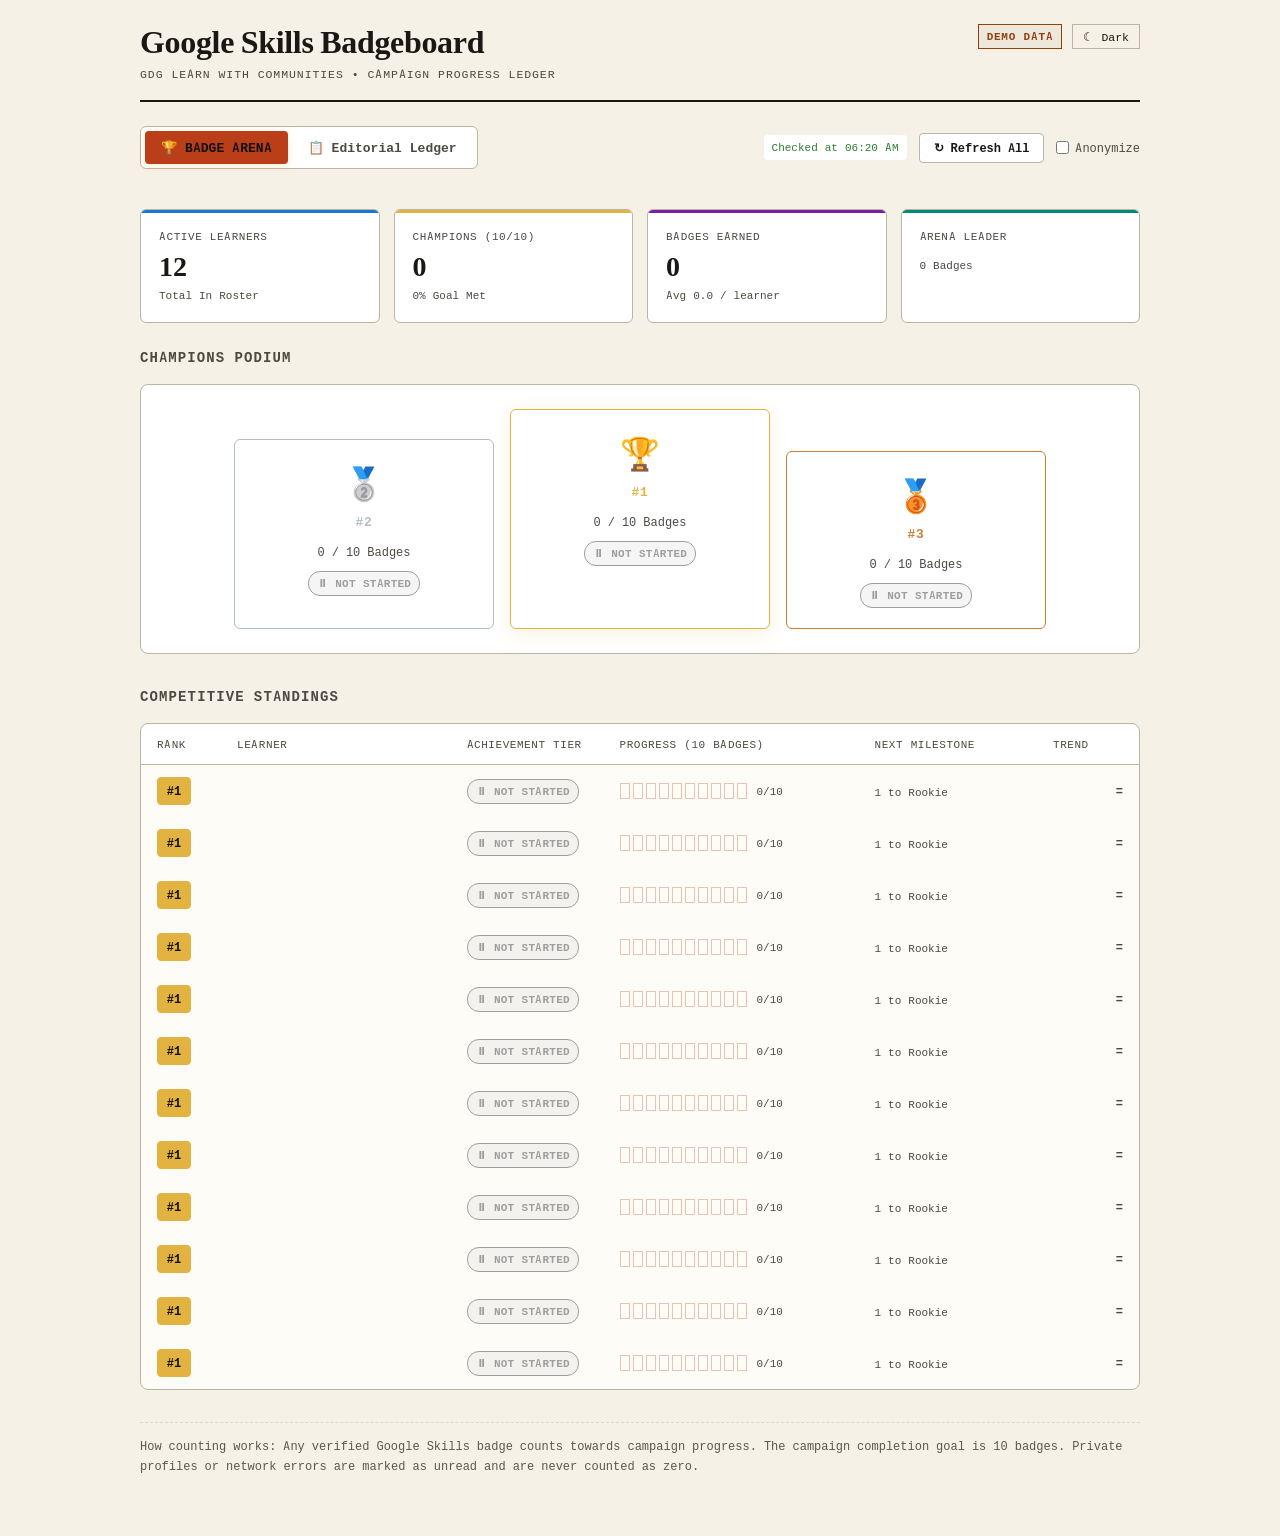
==== commit b7d9e59d: "feat(web): implement BADGE ARENA gamified leaderboard, fix CSP access code modal, and add live refre" ====
--- a/internal/web/assets/index.html
+++ b/internal/web/assets/index.html
@@ -59,19 +59,19 @@
           <div id="dropzone" class="dropzone" role="button" tabindex="0" aria-label="Drop CSV roster file here or press Enter to browse">
             <div class="dropzone-label">Drop CSV roster file here, or click / press Enter to browse</div>
             <div class="dropzone-hint">Requires column "Google Skills Profile URL". Single-column CSVs supported. Max 1 MB.</div>
-            <div id="fileInfo" class="file-chosen-info" style="display: none;" aria-live="polite"></div>
+            <div id="fileInfo" class="file-chosen-info hidden" aria-live="polite"></div>
           </div>
         </div>
 
         <!-- Tab 2: Paste URLs -->
         <div id="panePaste" class="tab-pane" role="tabpanel" aria-labelledby="tabPaste">
-          <label for="urlsTextarea" style="display:none">Profile URLs</label>
+          <label for="urlsTextarea" class="sr-only">Profile URLs</label>
           <textarea id="urlsTextarea" class="urls-textarea" placeholder="Paste Google Skills public profile URLs here (one per line)...&#10;https://www.skills.google/public_profiles/11111111-2222-3333-4444-555555555555"></textarea>
         </div>
 
         <!-- Tab 3: Google Sheet Link -->
         <div id="paneSheet" class="tab-pane" role="tabpanel" aria-labelledby="tabSheet">
-          <label for="sheetInput" style="display:none">Google Sheet Published CSV URL</label>
+          <label for="sheetInput" class="sr-only">Google Sheet Published CSV URL</label>
           <input type="url" id="sheetInput" class="sheet-input" placeholder="https://docs.google.com/spreadsheets/d/e/.../pub?output=csv">
           <div class="field-help">In Google Sheets: File → Share → Publish to web → Link → Select Sheet → Choose "Comma-separated values (.csv)" → Publish.</div>
         </div>
@@ -121,55 +121,86 @@
       <section id="stateMessageContainer" aria-live="assertive"></section>
 
       <!-- Results View -->
-      <section id="resultsSection" style="display:none">
-        <div id="summaryContainer" aria-live="polite"></div>
-        <div id="distContainer"></div>
-
-        <!-- Toolbar: Filters, Search, Sort, Exports -->
-        <div id="toolbarSection" class="toolbar-section">
-          <div class="filter-pills" role="radiogroup" aria-label="Status filter">
-            <button type="button" class="pill-btn active" data-filter="all" role="radio" aria-checked="true">All</button>
-            <button type="button" class="pill-btn" data-filter="complete" role="radio" aria-checked="false">Complete</button>
-            <button type="button" class="pill-btn" data-filter="in_progress" role="radio" aria-checked="false">In progress</button>
-            <button type="button" class="pill-btn" data-filter="no_badges" role="radio" aria-checked="false">No badges</button>
-            <button type="button" class="pill-btn" data-filter="unreachable" role="radio" aria-checked="false">Couldn't be checked</button>
-          </div>
-
-          <div class="toolbar-controls">
-            <label for="searchInput" style="display:none">Search</label>
-            <input type="text" id="searchInput" class="search-input" placeholder="Search name, URL, UUID..." aria-label="Search participants">
-
-            <label for="sortSelect" style="display:none">Sort by</label>
-            <select id="sortSelect" class="sort-select" aria-label="Sort participants">
-              <option value="progress-desc">Progress (High to Low)</option>
-              <option value="progress-asc">Progress (Low to High)</option>
-              <option value="name-asc">Name (A–Z)</option>
-              <option value="date-desc">Recently Active</option>
-            </select>
-
-            <div class="export-btn-group">
-              <button type="button" id="btnExportCSV" class="btn-export">Export CSV</button>
-              <button type="button" id="btnExportJSON" class="btn-export">Export JSON</button>
-              <button type="button" id="btnExportReport" class="btn-export">Report (HTML)</button>
-              <button type="button" id="btnPrint" class="btn-export">Print / PDF</button>
-            </div>
-          </div>
-        </div>
-
-        <div id="tableContainer"></div>
-        <div id="unreachableContainer"></div>
-        <div id="reportStripContainer"></div>
+      <section id="resultsSection" class="hidden">
+        <!-- Dual View Switcher & Live Refresh Bar -->
+        <div class="view-header-bar">
+          <div class="view-switcher" role="tablist" aria-label="Dashboard Views">
+            <button type="button" id="btnViewArena" class="view-btn active" role="tab" aria-selected="true" aria-controls="arenaViewContainer">
+              🏆 BADGE ARENA
+            </button>
+            <button type="button" id="btnViewLedger" class="view-btn" role="tab" aria-selected="false" aria-controls="ledgerViewContainer">
+              📋 Editorial Ledger
+            </button>
+          </div>
+
+          <div class="refresh-controls-bar">
+            <span id="lastCheckedBadge" class="last-checked-badge fresh">Checked just now</span>
+            <button type="button" id="btnRefreshAll" class="btn-refresh" title="Re-evaluate all learner profiles in roster">
+              ↻ Refresh All
+            </button>
+            <div class="privacy-toggle-box">
+              <label class="privacy-toggle-label">
+                <input type="checkbox" id="arenaPrivacyToggle">
+                <span>Anonymize</span>
+              </label>
+            </div>
+          </div>
+        </div>
+
+        <!-- 1. BADGE ARENA View (Esports Leaderboard) -->
+        <div id="arenaViewContainer" class="arena-view active"></div>
+
+        <!-- 2. Editorial Ledger View (Classic Audit Table) -->
+        <div id="ledgerViewContainer" class="ledger-view hidden">
+          <div id="summaryContainer" aria-live="polite"></div>
+          <div id="distContainer"></div>
+
+          <!-- Toolbar: Filters, Search, Sort, Exports -->
+          <div id="toolbarSection" class="toolbar-section">
+            <div class="filter-pills" role="radiogroup" aria-label="Status filter">
+              <button type="button" class="pill-btn active" data-filter="all" role="radio" aria-checked="true">All</button>
+              <button type="button" class="pill-btn" data-filter="complete" role="radio" aria-checked="false">Complete</button>
+              <button type="button" class="pill-btn" data-filter="in_progress" role="radio" aria-checked="false">In progress</button>
+              <button type="button" class="pill-btn" data-filter="no_badges" role="radio" aria-checked="false">No badges</button>
+              <button type="button" class="pill-btn" data-filter="unreachable" role="radio" aria-checked="false">Couldn't be checked</button>
+            </div>
+
+            <div class="toolbar-controls">
+              <label for="searchInput" class="sr-only">Search</label>
+              <input type="text" id="searchInput" class="search-input" placeholder="Search name, URL, UUID..." aria-label="Search participants">
+
+              <label for="sortSelect" class="sr-only">Sort by</label>
+              <select id="sortSelect" class="sort-select" aria-label="Sort participants">
+                <option value="progress-desc">Progress (High to Low)</option>
+                <option value="progress-asc">Progress (Low to High)</option>
+                <option value="name-asc">Name (A–Z)</option>
+                <option value="date-desc">Recently Active</option>
+              </select>
+
+              <div class="export-btn-group">
+                <button type="button" id="btnExportCSV" class="btn-export">Export CSV</button>
+                <button type="button" id="btnExportJSON" class="btn-export">Export JSON</button>
+                <button type="button" id="btnExportReport" class="btn-export">Report (HTML)</button>
+                <button type="button" id="btnPrint" class="btn-export">Print / PDF</button>
+              </div>
+            </div>
+          </div>
+
+          <div id="tableContainer"></div>
+          <div id="unreachableContainer"></div>
+          <div id="reportStripContainer"></div>
+        </div>
       </section>
 
       <!-- Access Code Modal Dialog (for Hosted Mode) -->
-      <div id="accessCodeModal" class="modal-backdrop" style="display:none" role="dialog" aria-modal="true" aria-labelledby="accessCodeTitle">
+      <div id="accessCodeModal" class="modal-backdrop" role="dialog" aria-modal="true" aria-labelledby="accessCodeTitle">
         <div class="modal-box">
           <h3 id="accessCodeTitle" class="modal-title">Access Code Required</h3>
           <p class="modal-text">This hosted badgeboard server requires an organizer access code to start runs.</p>
           <div class="modal-field">
             <label for="accessCodeInput" class="modal-label">Enter Access Code</label>
             <input type="password" id="accessCodeInput" class="access-code-input" autocomplete="off" placeholder="Access code...">
-            <div id="accessCodeError" class="modal-error" style="display:none"></div>
+            <div id="accessCodeError" class="modal-error hidden"></div>
           </div>
           <div class="modal-actions">
             <button type="button" id="btnSubmitAccessCode" class="btn-primary">Authenticate</button>
--- a/internal/web/assets/style.css
+++ b/internal/web/assets/style.css
@@ -950,6 +950,11 @@
   line-height: 1.5;
 }
 
+/* Utility class for strict CSP display control */
+.hidden {
+  display: none !important;
+}
+
 /* Modal Dialog for Access Code (Hosted Hardening) */
 .modal-backdrop {
   position: fixed;
@@ -958,12 +963,16 @@
   width: 100vw;
   height: 100vh;
   background: rgba(20, 18, 15, 0.75);
-  display: flex;
+  display: none;
   align-items: center;
   justify-content: center;
   z-index: 1000;
   padding: 16px;
   box-sizing: border-box;
+}
+
+.modal-backdrop.is-open {
+  display: flex !important;
 }
 .modal-box {
   background: var(--bg-card);
@@ -1254,6 +1263,458 @@
 }
 
 /* ==========================================================================
+   BADGE ARENA: Gamified Esports Leaderboard Styles
+   ========================================================================== */
+.view-header-bar {
+  display: flex;
+  align-items: center;
+  justify-content: space-between;
+  flex-wrap: wrap;
+  gap: 12px;
+  margin-bottom: 24px;
+  padding-bottom: 16px;
+  border-bottom: 1px solid var(--border-subtle);
+}
+
+.view-switcher {
+  display: inline-flex;
+  background: var(--bg-card);
+  border: 1px solid var(--border-strong);
+  padding: 4px;
+  border-radius: 6px;
+  gap: 4px;
+}
+
+.view-btn {
+  background: transparent;
+  color: var(--ink-secondary);
+  border: none;
+  padding: 8px 16px;
+  font-family: var(--font-mono);
+  font-size: 13px;
+  font-weight: 600;
+  cursor: pointer;
+  border-radius: 4px;
+  transition: all 0.15s ease;
+}
+
+.view-btn:hover {
+  color: var(--ink-primary);
+}
+
+.view-btn.active {
+  background: var(--accent);
+  color: #101010;
+  box-shadow: 0 2px 8px rgba(227, 179, 65, 0.25);
+}
+
+.refresh-controls-bar {
+  display: flex;
+  align-items: center;
+  flex-wrap: wrap;
+  gap: 12px;
+}
+
+.last-checked-badge {
+  font-family: var(--font-mono);
+  font-size: 11px;
+  padding: 4px 8px;
+  border-radius: 4px;
+  border: 1px solid var(--border-subtle);
+  background: var(--bg-card);
+}
+
+.last-checked-badge.fresh {
+  color: #2E7D32;
+  border-color: #2E7D32;
+}
+
+.last-checked-badge.stale {
+  color: #E65100;
+  border-color: #E65100;
+}
+
+.btn-refresh {
+  background: var(--bg-card);
+  color: var(--ink-primary);
+  border: 1px solid var(--border-strong);
+  padding: 6px 14px;
+  font-family: var(--font-mono);
+  font-size: 12px;
+  font-weight: 600;
+  cursor: pointer;
+  border-radius: 4px;
+  transition: background 0.15s;
+}
+
+.btn-refresh:hover {
+  background: var(--bg-elevated);
+}
+
+.privacy-toggle-box {
+  display: inline-flex;
+  align-items: center;
+}
+
+.privacy-toggle-label {
+  display: flex;
+  align-items: center;
+  gap: 6px;
+  font-family: var(--font-mono);
+  font-size: 12px;
+  color: var(--ink-secondary);
+  cursor: pointer;
+}
+
+/* Arena Campaign Overview Cards */
+.arena-stats-grid {
+  display: grid;
+  grid-template-columns: repeat(auto-fit, minmax(210px, 1fr));
+  gap: 14px;
+  margin-bottom: 24px;
+}
+
+.arena-stat-card {
+  background: var(--bg-card);
+  border: 1px solid var(--border-strong);
+  padding: 18px;
+  border-radius: 6px;
+  display: flex;
+  flex-direction: column;
+  gap: 6px;
+  position: relative;
+  overflow: hidden;
+}
+
+.arena-stat-card::before {
+  content: '';
+  position: absolute;
+  top: 0;
+  left: 0;
+  right: 0;
+  height: 3px;
+  background: var(--border-strong);
+}
+
+.arena-stat-card.stat-champions::before {
+  background: #E3B341;
+}
+
+.arena-stat-card.stat-total::before {
+  background: #1976D2;
+}
+
+.arena-stat-card.stat-badges::before {
+  background: #7B1FA2;
+}
+
+.arena-stat-card.stat-leader::before {
+  background: #00897B;
+}
+
+.arena-stat-label {
+  font-family: var(--font-mono);
+  font-size: 11px;
+  text-transform: uppercase;
+  color: var(--ink-secondary);
+  letter-spacing: 0.05em;
+}
+
+.arena-stat-val {
+  font-family: var(--font-serif);
+  font-size: 28px;
+  font-weight: 700;
+  color: var(--ink-primary);
+  line-height: 1.1;
+}
+
+.arena-stat-sub {
+  font-family: var(--font-mono);
+  font-size: 11px;
+  color: var(--ink-secondary);
+}
+
+/* Celebration Banner */
+.arena-celebration-banner {
+  background: linear-gradient(90deg, rgba(227, 179, 65, 0.15), rgba(227, 179, 65, 0.25), rgba(227, 179, 65, 0.15));
+  border: 1px solid #E3B341;
+  padding: 14px 20px;
+  border-radius: 6px;
+  margin-bottom: 24px;
+  text-align: center;
+  box-shadow: 0 4px 16px rgba(227, 179, 65, 0.15);
+}
+
+.celebration-title {
+  font-family: var(--font-mono);
+  font-size: 13px;
+  font-weight: 700;
+  color: #E3B341;
+  letter-spacing: 0.04em;
+}
+
+/* Champions Podium */
+.arena-podium-section {
+  margin-bottom: 32px;
+}
+
+.arena-section-title {
+  font-family: var(--font-mono);
+  font-size: 14px;
+  letter-spacing: 0.08em;
+  text-transform: uppercase;
+  color: var(--ink-secondary);
+  margin-bottom: 16px;
+  display: flex;
+  align-items: center;
+  gap: 8px;
+}
+
+.arena-podium {
+  display: flex;
+  align-items: flex-end;
+  justify-content: center;
+  gap: 16px;
+  padding: 24px 12px;
+  background: var(--bg-card);
+  border: 1px solid var(--border-strong);
+  border-radius: 8px;
+  flex-wrap: wrap;
+}
+
+.podium-stand {
+  flex: 1;
+  min-width: 180px;
+  max-width: 260px;
+  display: flex;
+  flex-direction: column;
+  align-items: center;
+  text-align: center;
+  padding: 20px 14px;
+  border-radius: 6px;
+  border: 1px solid var(--border-strong);
+  background: var(--bg-elevated);
+  transition: transform 0.2s ease;
+}
+
+.podium-stand:hover {
+  transform: translateY(-4px);
+}
+
+.podium-stand.podium-gold {
+  border-color: #E3B341;
+  box-shadow: 0 4px 20px rgba(227, 179, 65, 0.18);
+  order: 2;
+  min-height: 220px;
+}
+
+.podium-stand.podium-silver {
+  border-color: #B0BEC5;
+  order: 1;
+  min-height: 190px;
+}
+
+.podium-stand.podium-bronze {
+  border-color: #CD7F32;
+  order: 3;
+  min-height: 175px;
+}
+
+.podium-icon {
+  font-size: 32px;
+  margin-bottom: 4px;
+}
+
+.podium-place {
+  font-family: var(--font-mono);
+  font-size: 13px;
+  font-weight: 700;
+  letter-spacing: 0.05em;
+  margin-bottom: 6px;
+}
+
+.podium-gold .podium-place { color: #E3B341; }
+.podium-silver .podium-place { color: #B0BEC5; }
+.podium-bronze .podium-place { color: #CD7F32; }
+
+.podium-name {
+  font-family: var(--font-serif);
+  font-size: 17px;
+  font-weight: 600;
+  color: var(--ink-primary);
+  margin-bottom: 6px;
+  word-break: break-word;
+}
+
+.podium-badges {
+  font-family: var(--font-mono);
+  font-size: 12px;
+  color: var(--ink-secondary);
+  margin-bottom: 10px;
+}
+
+/* Achievement Tier Badges */
+.tier-pill {
+  display: inline-flex;
+  align-items: center;
+  gap: 4px;
+  font-family: var(--font-mono);
+  font-size: 11px;
+  font-weight: 600;
+  padding: 3px 8px;
+  border-radius: 12px;
+  border: 1px solid currentColor;
+  text-transform: uppercase;
+  letter-spacing: 0.02em;
+}
+
+.tier-champion { color: #E3B341; background: rgba(227, 179, 65, 0.1); }
+.tier-elite { color: #00ACC1; background: rgba(0, 172, 193, 0.1); }
+.tier-challenger { color: #FF7043; background: rgba(255, 112, 67, 0.1); }
+.tier-explorer { color: #AB47BC; background: rgba(171, 71, 188, 0.1); }
+.tier-rookie { color: #66BB6A; background: rgba(102, 187, 106, 0.1); }
+.tier-not-started { color: #9E9E9E; background: rgba(158, 158, 158, 0.1); }
+
+/* Arena Leaderboard Table */
+.arena-leaderboard-section {
+  margin-bottom: 32px;
+}
+
+.arena-table {
+  background: var(--bg-card);
+  border: 1px solid var(--border-strong);
+  border-radius: 8px;
+  overflow: hidden;
+}
+
+.arena-header-row {
+  display: grid;
+  grid-template-columns: 80px 1.8fr 1.2fr 2fr 1.4fr 70px;
+  background: var(--bg-elevated);
+  border-bottom: 1px solid var(--border-strong);
+  padding: 12px 16px;
+  font-family: var(--font-mono);
+  font-size: 11px;
+  text-transform: uppercase;
+  letter-spacing: 0.05em;
+  color: var(--ink-secondary);
+}
+
+.arena-row {
+  display: grid;
+  grid-template-columns: 80px 1.8fr 1.2fr 2fr 1.4fr 70px;
+  align-items: center;
+  padding: 12px 16px;
+  border-bottom: 1px solid var(--border-subtle);
+  transition: background 0.15s ease;
+}
+
+.arena-row:last-child {
+  border-bottom: none;
+}
+
+.arena-row:hover {
+  background: var(--bg-elevated);
+}
+
+.arena-row.rank-1 {
+  background: rgba(227, 179, 65, 0.04);
+}
+
+.arena-rank-badge {
+  display: inline-flex;
+  align-items: center;
+  justify-content: center;
+  font-family: var(--font-mono);
+  font-size: 12px;
+  font-weight: 700;
+  width: 34px;
+  height: 28px;
+  border-radius: 4px;
+  border: 1px solid var(--border-strong);
+}
+
+.arena-rank-badge.rank-1 {
+  background: #E3B341;
+  color: #101010;
+  border-color: #E3B341;
+}
+
+.arena-rank-badge.rank-2 {
+  background: #B0BEC5;
+  color: #101010;
+  border-color: #B0BEC5;
+}
+
+.arena-rank-badge.rank-3 {
+  background: #CD7F32;
+  color: #101010;
+  border-color: #CD7F32;
+}
+
+.arena-learner-name {
+  font-family: var(--font-serif);
+  font-size: 15px;
+  font-weight: 600;
+  color: var(--ink-primary);
+  word-break: break-word;
+}
+
+.arena-cell.cell-prog {
+  display: flex;
+  align-items: center;
+  gap: 10px;
+}
+
+.arena-count-label {
+  font-family: var(--font-mono);
+  font-size: 11px;
+  color: var(--ink-secondary);
+}
+
+.arena-milestone-tag {
+  font-family: var(--font-mono);
+  font-size: 11px;
+  color: var(--ink-secondary);
+}
+
+.arena-cell.cell-trend {
+  font-family: var(--font-mono);
+  font-size: 12px;
+  font-weight: 700;
+  text-align: right;
+}
+
+.cell-trend.move-up { color: #2E7D32; }
+.cell-trend.move-down { color: #C62828; }
+.cell-trend.move-neutral { color: var(--ink-secondary); }
+
+/* Responsive adjustments for Arena view */
+@media (max-width: 768px) {
+  .arena-header-row {
+    display: none;
+  }
+  .arena-row {
+    display: flex;
+    flex-direction: column;
+    align-items: flex-start;
+    gap: 8px;
+    padding: 14px;
+  }
+  .arena-cell.cell-rank {
+    width: 100%;
+    display: flex;
+    justify-content: space-between;
+  }
+  .arena-cell.cell-trend {
+    text-align: left;
+  }
+  .podium-stand.podium-gold { order: 1; }
+  .podium-stand.podium-silver { order: 2; }
+  .podium-stand.podium-bronze { order: 3; }
+}
+
+/* ==========================================================================
    Print Stylesheet
    ========================================================================== */
 @media print {
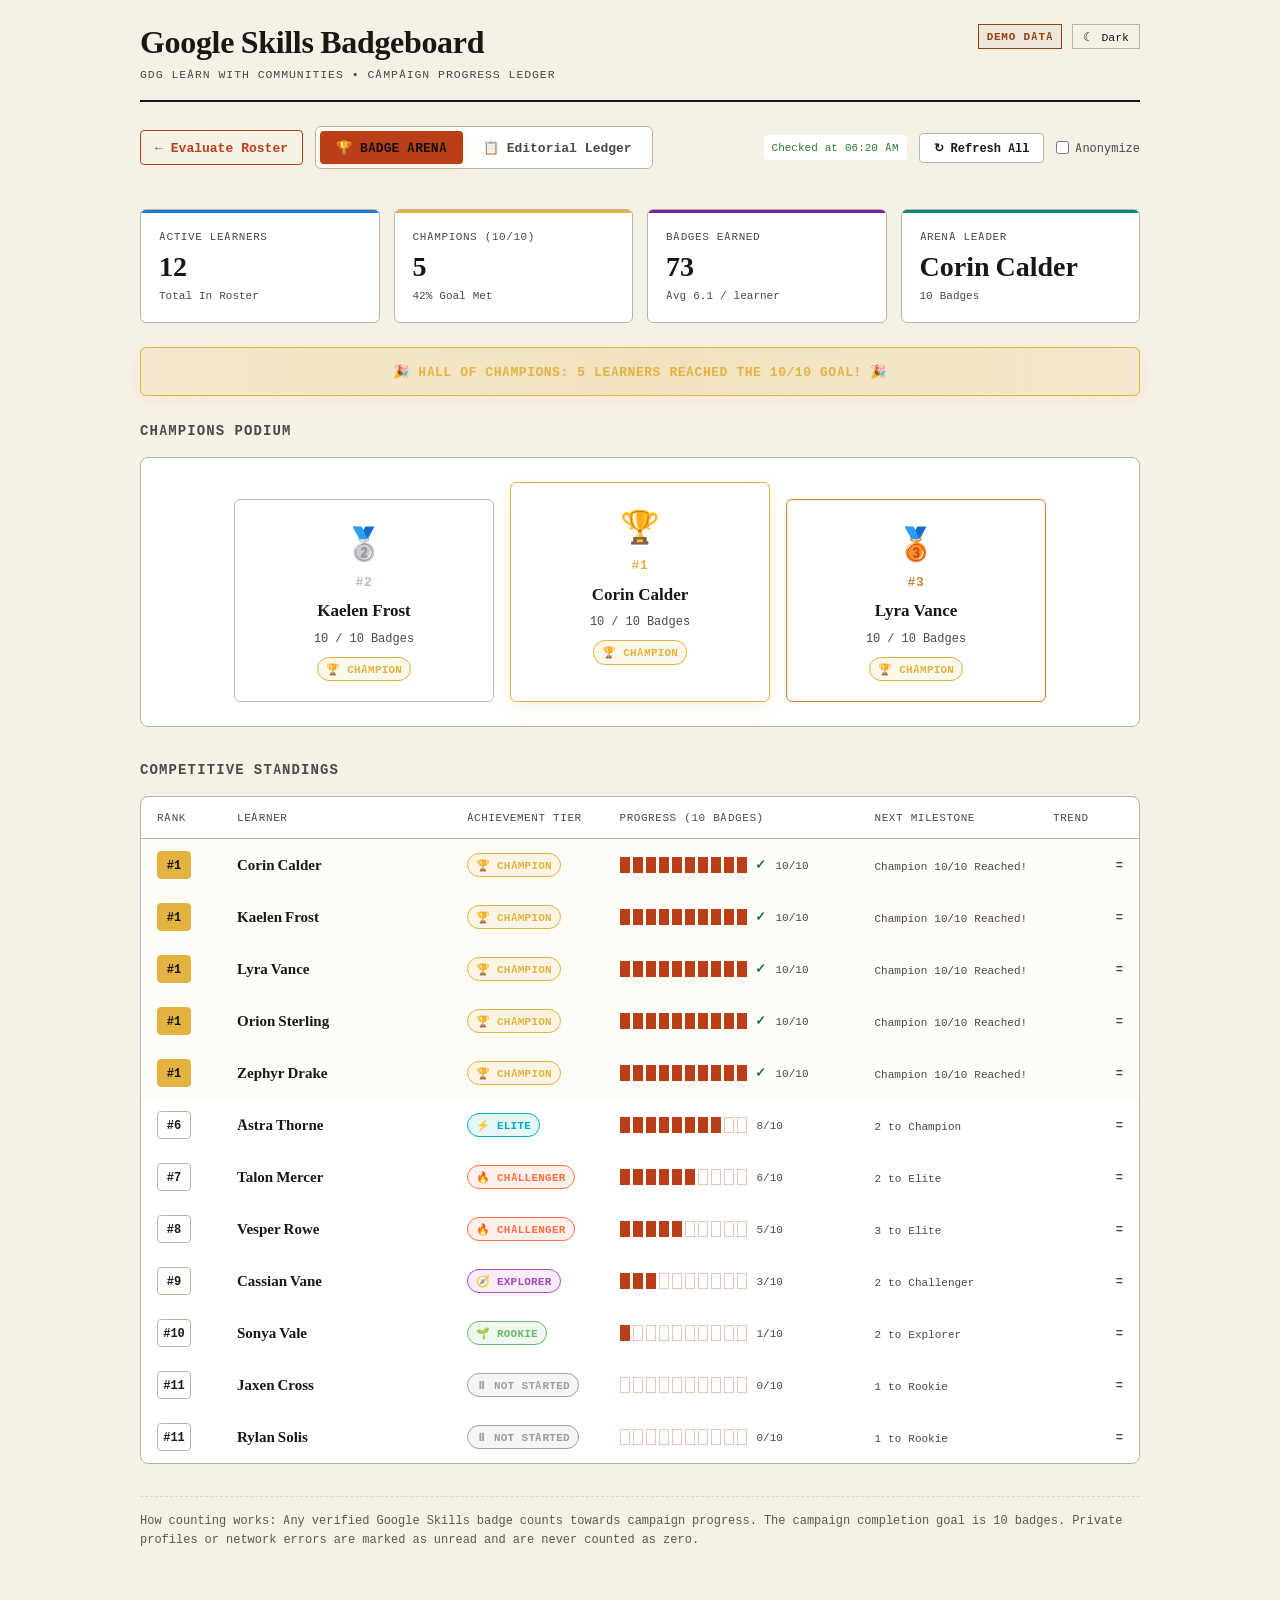
==== commit 253b4c7e: "fix(web): support snake_case demo data in BADGE ARENA and add back to roster navigation" ====
--- a/internal/web/assets/index.html
+++ b/internal/web/assets/index.html
@@ -32,7 +32,7 @@
     <header class="app-header">
       <div class="header-row">
         <div class="brand">
-          <h1>Google Skills Badgeboard</h1>
+          <h1 id="headerTitle" class="brand-title" role="button" tabindex="0" title="Return to roster input">Google Skills Badgeboard</h1>
           <div class="subtitle">GDG Learn With Communities • Campaign Progress Ledger</div>
         </div>
         <div class="header-controls">
@@ -124,13 +124,18 @@
       <section id="resultsSection" class="hidden">
         <!-- Dual View Switcher & Live Refresh Bar -->
         <div class="view-header-bar">
-          <div class="view-switcher" role="tablist" aria-label="Dashboard Views">
-            <button type="button" id="btnViewArena" class="view-btn active" role="tab" aria-selected="true" aria-controls="arenaViewContainer">
-              🏆 BADGE ARENA
+          <div class="view-switcher-group">
+            <button type="button" id="btnNewRun" class="btn-new-run" title="Return to roster input to start a new check">
+              ← Evaluate Roster
             </button>
-            <button type="button" id="btnViewLedger" class="view-btn" role="tab" aria-selected="false" aria-controls="ledgerViewContainer">
-              📋 Editorial Ledger
-            </button>
+            <div class="view-switcher" role="tablist" aria-label="Dashboard Views">
+              <button type="button" id="btnViewArena" class="view-btn active" role="tab" aria-selected="true" aria-controls="arenaViewContainer">
+                🏆 BADGE ARENA
+              </button>
+              <button type="button" id="btnViewLedger" class="view-btn" role="tab" aria-selected="false" aria-controls="ledgerViewContainer">
+                📋 Editorial Ledger
+              </button>
+            </div>
           </div>
 
           <div class="refresh-controls-bar">
--- a/internal/web/assets/style.css
+++ b/internal/web/assets/style.css
@@ -1262,6 +1262,16 @@
   }
 }
 
+.brand-title {
+  cursor: pointer;
+  user-select: none;
+  transition: opacity 0.15s ease;
+}
+
+.brand-title:hover {
+  opacity: 0.85;
+}
+
 /* ==========================================================================
    BADGE ARENA: Gamified Esports Leaderboard Styles
    ========================================================================== */
@@ -1274,6 +1284,34 @@
   margin-bottom: 24px;
   padding-bottom: 16px;
   border-bottom: 1px solid var(--border-subtle);
+}
+
+.view-switcher-group {
+  display: flex;
+  align-items: center;
+  flex-wrap: wrap;
+  gap: 12px;
+}
+
+.btn-new-run {
+  background: transparent;
+  color: var(--accent);
+  border: 1px solid var(--accent);
+  padding: 8px 14px;
+  font-family: var(--font-mono);
+  font-size: 13px;
+  font-weight: 600;
+  cursor: pointer;
+  border-radius: 4px;
+  transition: all 0.15s ease;
+  display: inline-flex;
+  align-items: center;
+  gap: 6px;
+}
+
+.btn-new-run:hover {
+  background: var(--accent);
+  color: #101010;
 }
 
 .view-switcher {
